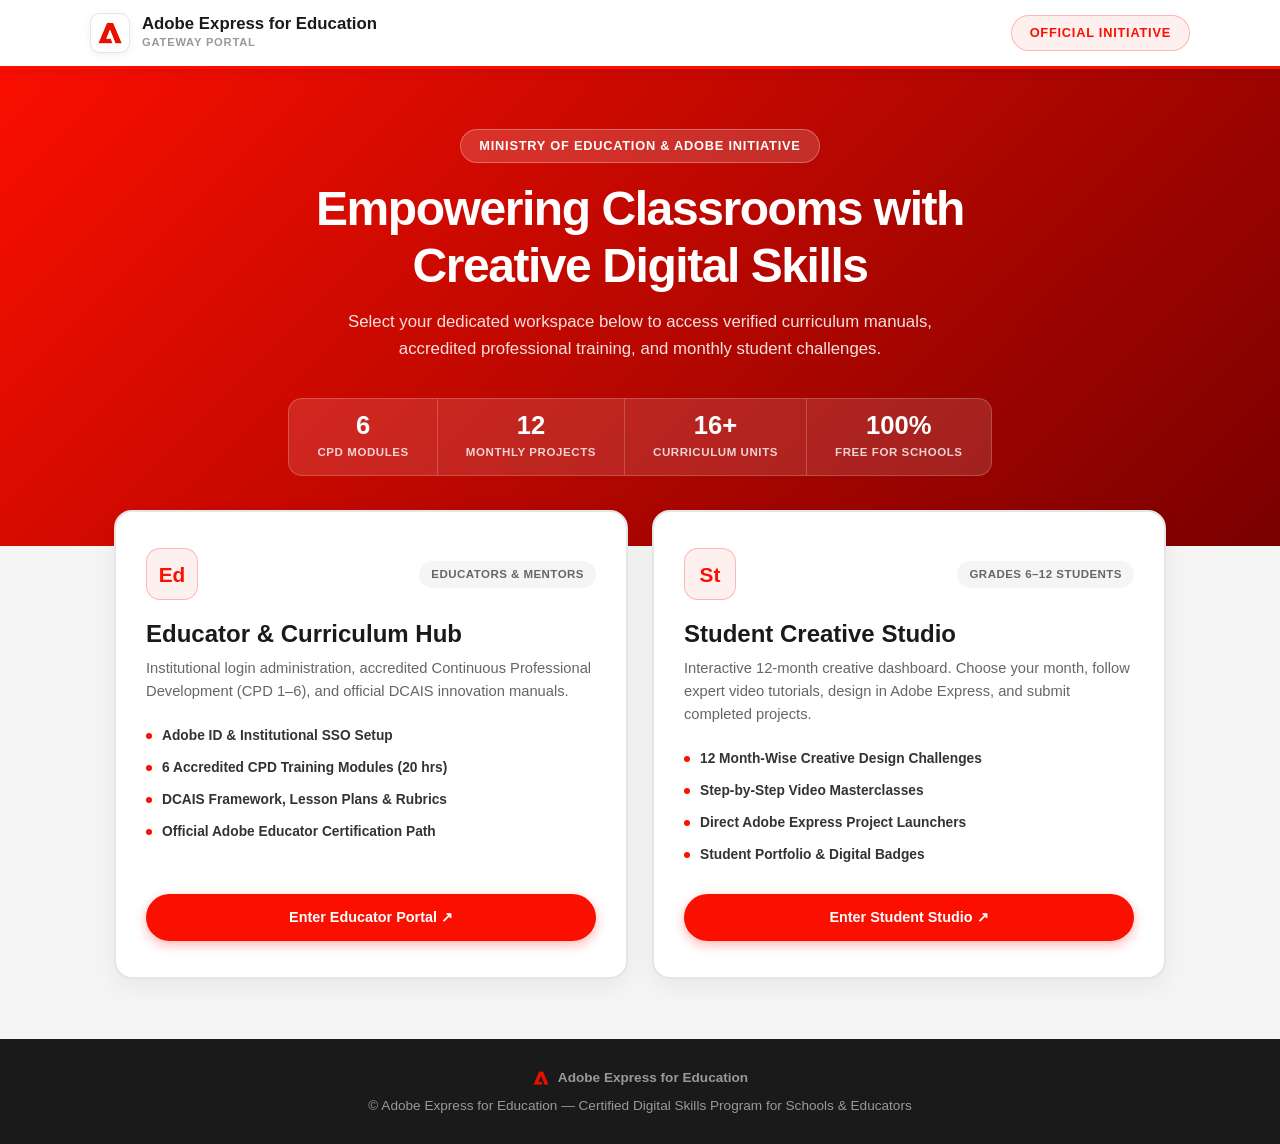
==== index.html @ a2b7e1ad "feat(student): update monthly submission links and add DCAIS mid-term regional exam section" ====
<!DOCTYPE html>
<html lang="en">
<head>
<meta charset="UTF-8">
<meta name="viewport" content="width=device-width, initial-scale=1.0">
<title>Adobe Express for Education &mdash; Gateway Portal</title>
<meta name="description" content="Official Adobe Express for Education Gateway: Educator Hub and Student Creative Studio.">
<style>
*,*::before,*::after{box-sizing:border-box;margin:0;padding:0}
body{font-family:-apple-system,BlinkMacSystemFont,'Segoe UI',Roboto,Arial,sans-serif;background:#F5F5F5;color:#1A1A1A;line-height:1.6;min-height:100vh;display:flex;flex-direction:column}

/* HEADER */
.hdr{background:#FFF;border-bottom:3px solid #FA0F00;padding:0 24px;position:sticky;top:0;z-index:100;box-shadow:0 2px 12px rgba(0,0,0,.08)}
.hdr-in{max-width:1100px;margin:0 auto;display:flex;align-items:center;justify-content:space-between;height:66px}
.brand{display:flex;align-items:center;gap:12px;text-decoration:none;color:inherit}
.brand-ico{width:40px;height:40px;border-radius:10px;background:#FFF;border:1.5px solid #E5E5E5;display:flex;align-items:center;justify-content:center;flex-shrink:0;box-shadow:0 2px 8px rgba(0,0,0,.06);transition:all .18s ease}
.brand:hover .brand-ico{border-color:#FA0F00;transform:scale(1.05)}
.brand-name{font-size:1.05rem;font-weight:800;color:#1A1A1A;line-height:1.2}
.brand-sub{font-size:.7rem;font-weight:600;color:#999;text-transform:uppercase;letter-spacing:.07em}
.hdr-pill{background:#FFF0F0;color:#FA0F00;border:1.5px solid rgba(250,15,0,.25);padding:7px 18px;border-radius:9999px;font-size:.8rem;font-weight:800;text-transform:uppercase;letter-spacing:.06em}

/* HERO */
.hero{background:linear-gradient(135deg,#FA0F00 0%,#7A0000 100%);color:#FFF;padding:60px 24px 70px;text-align:center}
.hero-in{max-width:820px;margin:0 auto}
.hero-badge{display:inline-block;background:rgba(255,255,255,.16);border:1px solid rgba(255,255,255,.28);color:#FFF;padding:6px 18px;border-radius:9999px;font-size:.8rem;font-weight:800;text-transform:uppercase;letter-spacing:.06em;margin-bottom:18px}
.hero h1{font-size:clamp(2rem,4.5vw,3rem);font-weight:900;letter-spacing:-.03em;line-height:1.18;margin-bottom:14px}
.hero p{font-size:1.05rem;color:rgba(255,255,255,.88);max-width:640px;margin:0 auto 36px;line-height:1.6}

.hero-stats{display:flex;justify-content:center;flex-wrap:wrap;background:rgba(255,255,255,.12);border:1px solid rgba(255,255,255,.2);border-radius:14px;width:fit-content;margin:0 auto}
.hstat{padding:14px 28px;text-align:center;border-right:1px solid rgba(255,255,255,.2)}
.hstat:last-child{border-right:none}
.hstat-n{display:block;font-size:1.6rem;font-weight:900;line-height:1}
.hstat-l{display:block;font-size:.72rem;font-weight:700;opacity:.8;text-transform:uppercase;letter-spacing:.05em;margin-top:4px}

/* MAIN PORTAL SELECTOR */
.main{max-width:1100px;margin:-36px auto 60px;padding:0 24px;width:100%;flex:1}
.portal-grid{display:grid;grid-template-columns:repeat(auto-fit,minmax(320px,1fr));gap:24px}

.portal-card{background:#FFF;border:2px solid #E5E5E5;border-radius:18px;padding:36px 30px;display:flex;flex-direction:column;justify-content:space-between;text-decoration:none;color:inherit;transition:all .25s ease;box-shadow:0 8px 24px rgba(0,0,0,.06);position:relative;overflow:hidden}
.portal-card::before{content:'';position:absolute;top:0;left:0;right:0;height:5px;background:#FA0F00;transform:scaleX(0);transition:transform .25s ease;transform-origin:left}
.portal-card:hover{border-color:#FA0F00;transform:translateY(-5px);box-shadow:0 16px 36px rgba(250,15,0,.14)}
.portal-card:hover::before{transform:scaleX(1)}

.pc-top{display:flex;align-items:center;justify-content:space-between;margin-bottom:20px}
.pc-ico{width:52px;height:52px;border-radius:14px;background:#FFF0F0;border:1.5px solid rgba(250,15,0,.25);color:#FA0F00;display:flex;align-items:center;justify-content:center;font-size:1.3rem;font-weight:900}
.pc-tag{background:#F5F5F5;color:#666;font-size:.72rem;font-weight:800;padding:4px 12px;border-radius:9999px;text-transform:uppercase;letter-spacing:.04em}

.portal-card h2{font-size:1.5rem;font-weight:900;color:#1A1A1A;margin-bottom:8px;line-height:1.2}
.portal-card p{font-size:.92rem;color:#666;line-height:1.55;margin-bottom:22px}

.pc-features{list-style:none;display:flex;flex-direction:column;gap:10px;margin-bottom:28px}
.pc-features li{display:flex;align-items:center;gap:10px;font-size:.86rem;font-weight:700;color:#333}
.pc-bullet{width:6px;height:6px;border-radius:50%;background:#FA0F00;flex-shrink:0}

.pc-btn{display:flex;align-items:center;justify-content:center;gap:8px;background:#FA0F00;color:#FFF;padding:12px 24px;border-radius:9999px;font-size:.9rem;font-weight:800;text-decoration:none;transition:all .18s;box-shadow:0 4px 12px rgba(250,15,0,.3)}
.portal-card:hover .pc-btn{background:#D00C00}

/* FOOTER */
footer{background:#1A1A1A;padding:28px 24px;text-align:center;color:#999;font-size:.85rem;margin-top:auto}

@media(max-width:768px){
  .hero{padding:40px 18px 50px}
  .hero h1{font-size:1.8rem}
  .hero-stats{width:100%}
  .hstat{flex:1;border-right:none;border-bottom:1px solid rgba(255,255,255,.15);padding:10px 16px}
  .hstat:last-child{border-bottom:none}
  .main{margin-top:-20px;padding:0 16px}
  .portal-card{padding:26px 20px}
}
</style>
<link rel="icon" type="image/png" href="[data-uri]">
</head>
<body>

<header class="hdr">
  <div class="hdr-in">
    <div class="brand">
      <div class="brand-ico" aria-label="Adobe"><img src="[data-uri]" alt="Adobe" width="28" height="28" style="object-fit:contain;display:block;"></div>
      <div>
        <div class="brand-name">Adobe Express for Education</div>
        <div class="brand-sub">Gateway Portal</div>
      </div>
    </div>
    <div class="hdr-pill">Official Initiative</div>
  </div>
</header>

<div class="hero">
  <div class="hero-in">
    <div class="hero-badge">Ministry of Education &amp; Adobe Initiative</div>
    <h1>Empowering Classrooms with Creative Digital Skills</h1>
    <p>Select your dedicated workspace below to access verified curriculum manuals, accredited professional training, and monthly student challenges.</p>
    <div class="hero-stats">
      <div class="hstat"><span class="hstat-n">6</span><span class="hstat-l">CPD Modules</span></div>
      <div class="hstat"><span class="hstat-n">12</span><span class="hstat-l">Monthly Projects</span></div>
      <div class="hstat"><span class="hstat-n">16+</span><span class="hstat-l">Curriculum Units</span></div>
      <div class="hstat"><span class="hstat-n">100%</span><span class="hstat-l">Free for Schools</span></div>
    </div>
  </div>
</div>

<main class="main">
  <div class="portal-grid">

    <!-- TEACHER PORTAL CARD -->
    <a href="teacher/" class="portal-card">
      <div>
        <div class="pc-top">
          <div class="pc-ico">Ed</div>
          <span class="pc-tag">Educators &amp; Mentors</span>
        </div>
        <h2>Educator &amp; Curriculum Hub</h2>
        <p>Institutional login administration, accredited Continuous Professional Development (CPD 1&ndash;6), and official DCAIS innovation manuals.</p>
        <ul class="pc-features">
          <li><span class="pc-bullet"></span>Adobe ID &amp; Institutional SSO Setup</li>
          <li><span class="pc-bullet"></span>6 Accredited CPD Training Modules (20 hrs)</li>
          <li><span class="pc-bullet"></span>DCAIS Framework, Lesson Plans &amp; Rubrics</li>
          <li><span class="pc-bullet"></span>Official Adobe Educator Certification Path</li>
        </ul>
      </div>
      <div class="pc-btn">Enter Educator Portal &#8599;</div>
    </a>

    <!-- STUDENT PORTAL CARD -->
    <a href="student/" class="portal-card">
      <div>
        <div class="pc-top">
          <div class="pc-ico">St</div>
          <span class="pc-tag">Grades 6&ndash;12 Students</span>
        </div>
        <h2>Student Creative Studio</h2>
        <p>Interactive 12-month creative dashboard. Choose your month, follow expert video tutorials, design in Adobe Express, and submit completed projects.</p>
        <ul class="pc-features">
          <li><span class="pc-bullet"></span>12 Month-Wise Creative Design Challenges</li>
          <li><span class="pc-bullet"></span>Step-by-Step Video Masterclasses</li>
          <li><span class="pc-bullet"></span>Direct Adobe Express Project Launchers</li>
          <li><span class="pc-bullet"></span>Student Portfolio &amp; Digital Badges</li>
        </ul>
      </div>
      <div class="pc-btn">Enter Student Studio &#8599;</div>
    </a>

  </div>
</main>

<footer>
  <div style="display:flex;align-items:center;justify-content:center;gap:8px;margin-bottom:6px;"><img src="[data-uri]" alt="Adobe" width="18" height="18" style="vertical-align:middle;display:inline-block;"> <strong>Adobe Express for Education</strong></div>
  <p>&copy; Adobe Express for Education &mdash; Certified Digital Skills Program for Schools &amp; Educators</p>
</footer>

</body>
</html>
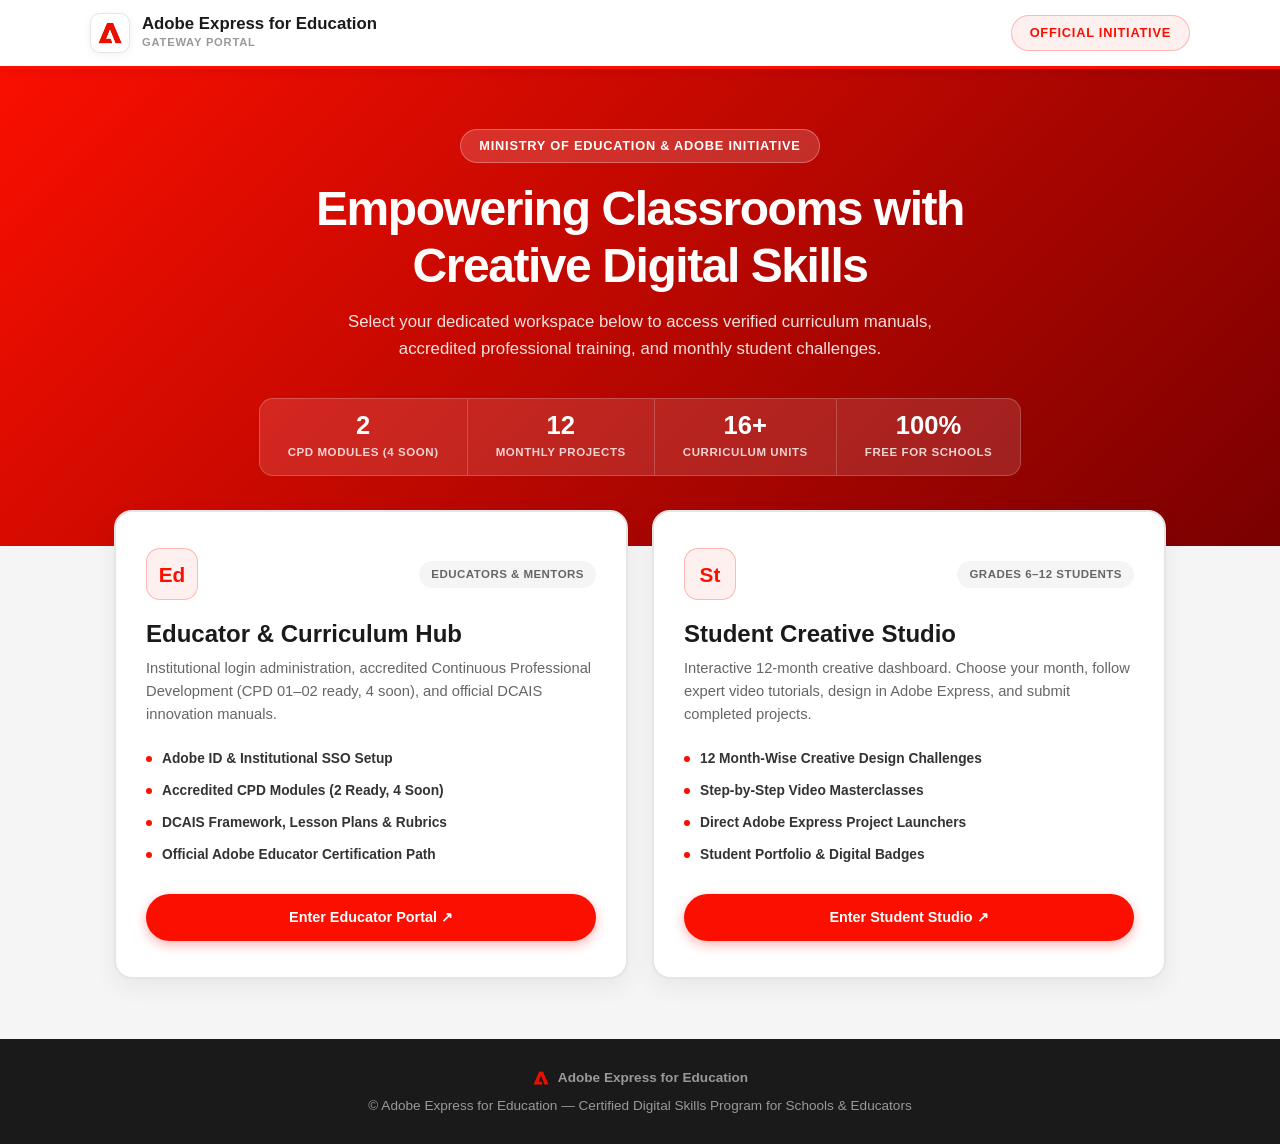
==== commit f9127de3: "feat(cpd): set 2 active CPD modules with 4 pending placeholder card and sync portal stats" ====
--- a/index.html
+++ b/index.html
@@ -91,7 +91,7 @@
     <h1>Empowering Classrooms with Creative Digital Skills</h1>
     <p>Select your dedicated workspace below to access verified curriculum manuals, accredited professional training, and monthly student challenges.</p>
     <div class="hero-stats">
-      <div class="hstat"><span class="hstat-n">6</span><span class="hstat-l">CPD Modules</span></div>
+      <div class="hstat"><span class="hstat-n">2</span><span class="hstat-l">CPD Modules (4 Soon)</span></div>
       <div class="hstat"><span class="hstat-n">12</span><span class="hstat-l">Monthly Projects</span></div>
       <div class="hstat"><span class="hstat-n">16+</span><span class="hstat-l">Curriculum Units</span></div>
       <div class="hstat"><span class="hstat-n">100%</span><span class="hstat-l">Free for Schools</span></div>
@@ -110,10 +110,10 @@
           <span class="pc-tag">Educators &amp; Mentors</span>
         </div>
         <h2>Educator &amp; Curriculum Hub</h2>
-        <p>Institutional login administration, accredited Continuous Professional Development (CPD 1&ndash;6), and official DCAIS innovation manuals.</p>
+        <p>Institutional login administration, accredited Continuous Professional Development (CPD 01&ndash;02 ready, 4 soon), and official DCAIS innovation manuals.</p>
         <ul class="pc-features">
           <li><span class="pc-bullet"></span>Adobe ID &amp; Institutional SSO Setup</li>
-          <li><span class="pc-bullet"></span>6 Accredited CPD Training Modules (20 hrs)</li>
+          <li><span class="pc-bullet"></span>Accredited CPD Modules (2 Ready, 4 Soon)</li>
           <li><span class="pc-bullet"></span>DCAIS Framework, Lesson Plans &amp; Rubrics</li>
           <li><span class="pc-bullet"></span>Official Adobe Educator Certification Path</li>
         </ul>
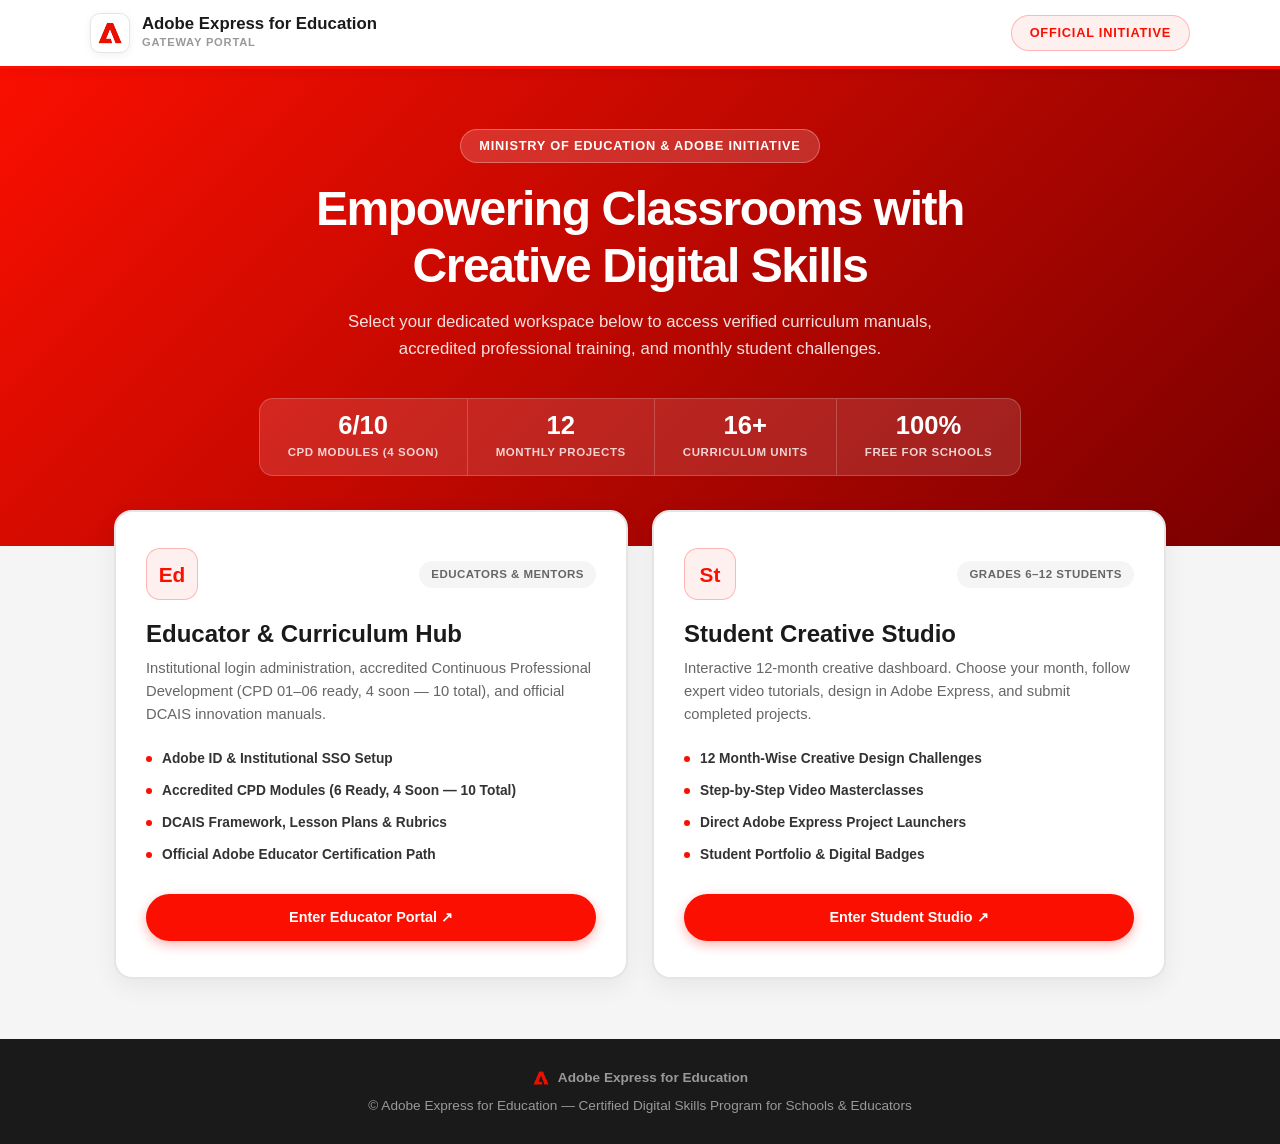
==== commit 7fdbec68: "feat(cpd): keep all 6 active CPD modules with 4 pending placeholder (10 modules total)" ====
--- a/index.html
+++ b/index.html
@@ -91,7 +91,7 @@
     <h1>Empowering Classrooms with Creative Digital Skills</h1>
     <p>Select your dedicated workspace below to access verified curriculum manuals, accredited professional training, and monthly student challenges.</p>
     <div class="hero-stats">
-      <div class="hstat"><span class="hstat-n">2</span><span class="hstat-l">CPD Modules (4 Soon)</span></div>
+      <div class="hstat"><span class="hstat-n">6/10</span><span class="hstat-l">CPD Modules (4 Soon)</span></div>
       <div class="hstat"><span class="hstat-n">12</span><span class="hstat-l">Monthly Projects</span></div>
       <div class="hstat"><span class="hstat-n">16+</span><span class="hstat-l">Curriculum Units</span></div>
       <div class="hstat"><span class="hstat-n">100%</span><span class="hstat-l">Free for Schools</span></div>
@@ -110,10 +110,10 @@
           <span class="pc-tag">Educators &amp; Mentors</span>
         </div>
         <h2>Educator &amp; Curriculum Hub</h2>
-        <p>Institutional login administration, accredited Continuous Professional Development (CPD 01&ndash;02 ready, 4 soon), and official DCAIS innovation manuals.</p>
+        <p>Institutional login administration, accredited Continuous Professional Development (CPD 01&ndash;06 ready, 4 soon &mdash; 10 total), and official DCAIS innovation manuals.</p>
         <ul class="pc-features">
           <li><span class="pc-bullet"></span>Adobe ID &amp; Institutional SSO Setup</li>
-          <li><span class="pc-bullet"></span>Accredited CPD Modules (2 Ready, 4 Soon)</li>
+          <li><span class="pc-bullet"></span>Accredited CPD Modules (6 Ready, 4 Soon &mdash; 10 Total)</li>
           <li><span class="pc-bullet"></span>DCAIS Framework, Lesson Plans &amp; Rubrics</li>
           <li><span class="pc-bullet"></span>Official Adobe Educator Certification Path</li>
         </ul>
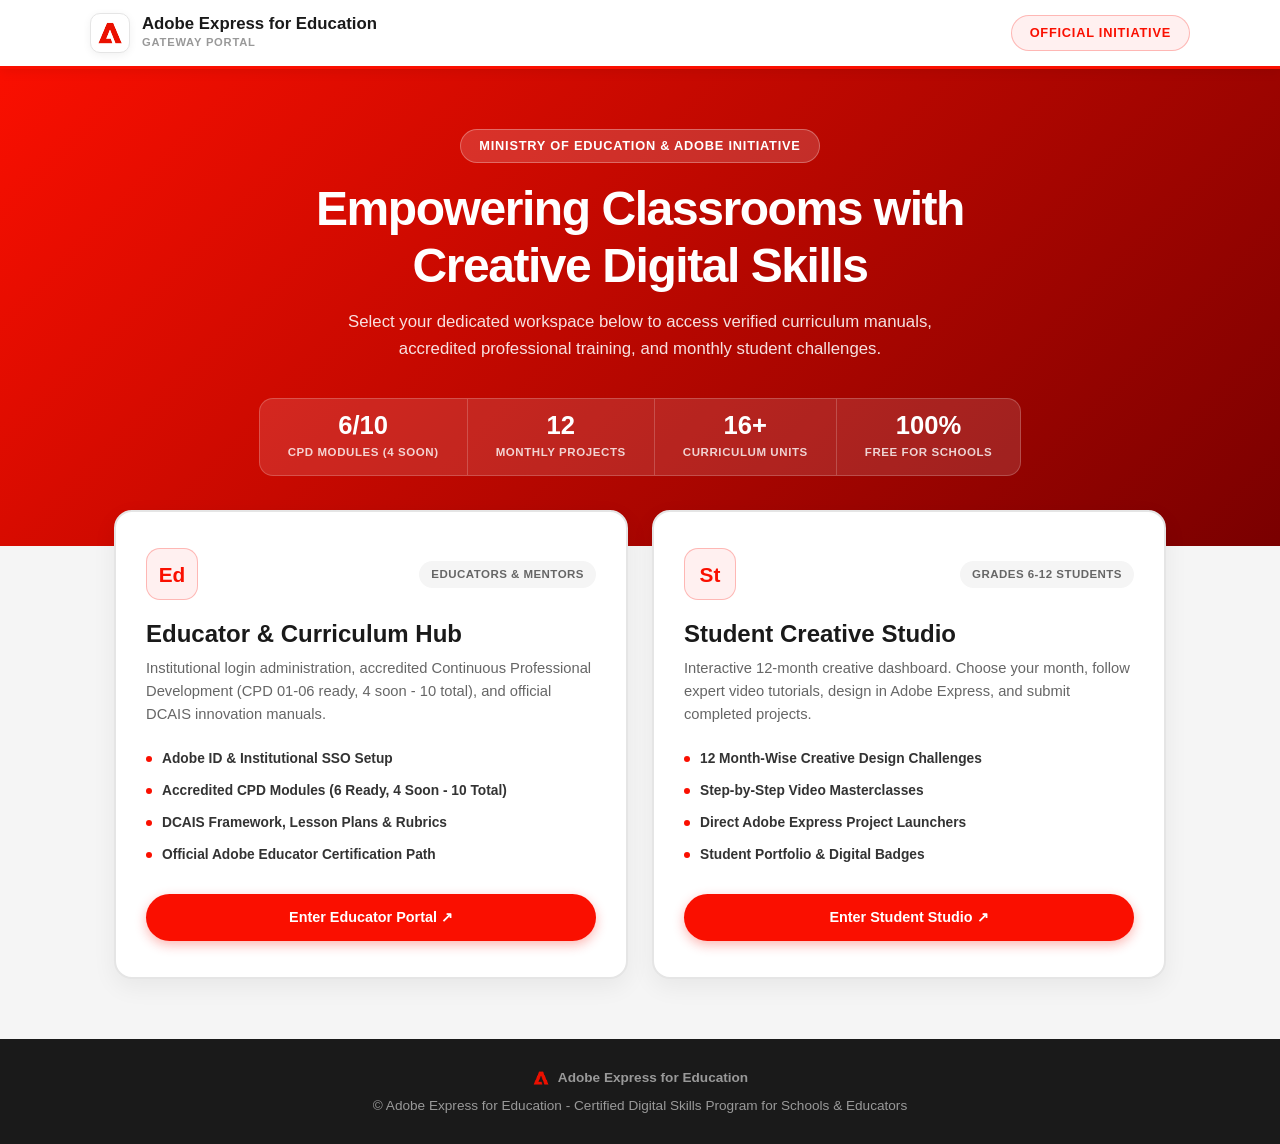
==== commit 4daa7ca1: "style(typography): replace all em-dashes and en-dashes with standard dashes across all portals" ====
--- a/index.html
+++ b/index.html
@@ -3,7 +3,7 @@
 <head>
 <meta charset="UTF-8">
 <meta name="viewport" content="width=device-width, initial-scale=1.0">
-<title>Adobe Express for Education &mdash; Gateway Portal</title>
+<title>Adobe Express for Education - Gateway Portal</title>
 <meta name="description" content="Official Adobe Express for Education Gateway: Educator Hub and Student Creative Studio.">
 <style>
 *,*::before,*::after{box-sizing:border-box;margin:0;padding:0}
@@ -110,10 +110,10 @@
           <span class="pc-tag">Educators &amp; Mentors</span>
         </div>
         <h2>Educator &amp; Curriculum Hub</h2>
-        <p>Institutional login administration, accredited Continuous Professional Development (CPD 01&ndash;06 ready, 4 soon &mdash; 10 total), and official DCAIS innovation manuals.</p>
+        <p>Institutional login administration, accredited Continuous Professional Development (CPD 01-06 ready, 4 soon - 10 total), and official DCAIS innovation manuals.</p>
         <ul class="pc-features">
           <li><span class="pc-bullet"></span>Adobe ID &amp; Institutional SSO Setup</li>
-          <li><span class="pc-bullet"></span>Accredited CPD Modules (6 Ready, 4 Soon &mdash; 10 Total)</li>
+          <li><span class="pc-bullet"></span>Accredited CPD Modules (6 Ready, 4 Soon - 10 Total)</li>
           <li><span class="pc-bullet"></span>DCAIS Framework, Lesson Plans &amp; Rubrics</li>
           <li><span class="pc-bullet"></span>Official Adobe Educator Certification Path</li>
         </ul>
@@ -126,7 +126,7 @@
       <div>
         <div class="pc-top">
           <div class="pc-ico">St</div>
-          <span class="pc-tag">Grades 6&ndash;12 Students</span>
+          <span class="pc-tag">Grades 6-12 Students</span>
         </div>
         <h2>Student Creative Studio</h2>
         <p>Interactive 12-month creative dashboard. Choose your month, follow expert video tutorials, design in Adobe Express, and submit completed projects.</p>
@@ -145,7 +145,7 @@
 
 <footer>
   <div style="display:flex;align-items:center;justify-content:center;gap:8px;margin-bottom:6px;"><img src="[data-uri]" alt="Adobe" width="18" height="18" style="vertical-align:middle;display:inline-block;"> <strong>Adobe Express for Education</strong></div>
-  <p>&copy; Adobe Express for Education &mdash; Certified Digital Skills Program for Schools &amp; Educators</p>
+  <p>&copy; Adobe Express for Education - Certified Digital Skills Program for Schools &amp; Educators</p>
 </footer>
 
 </body>
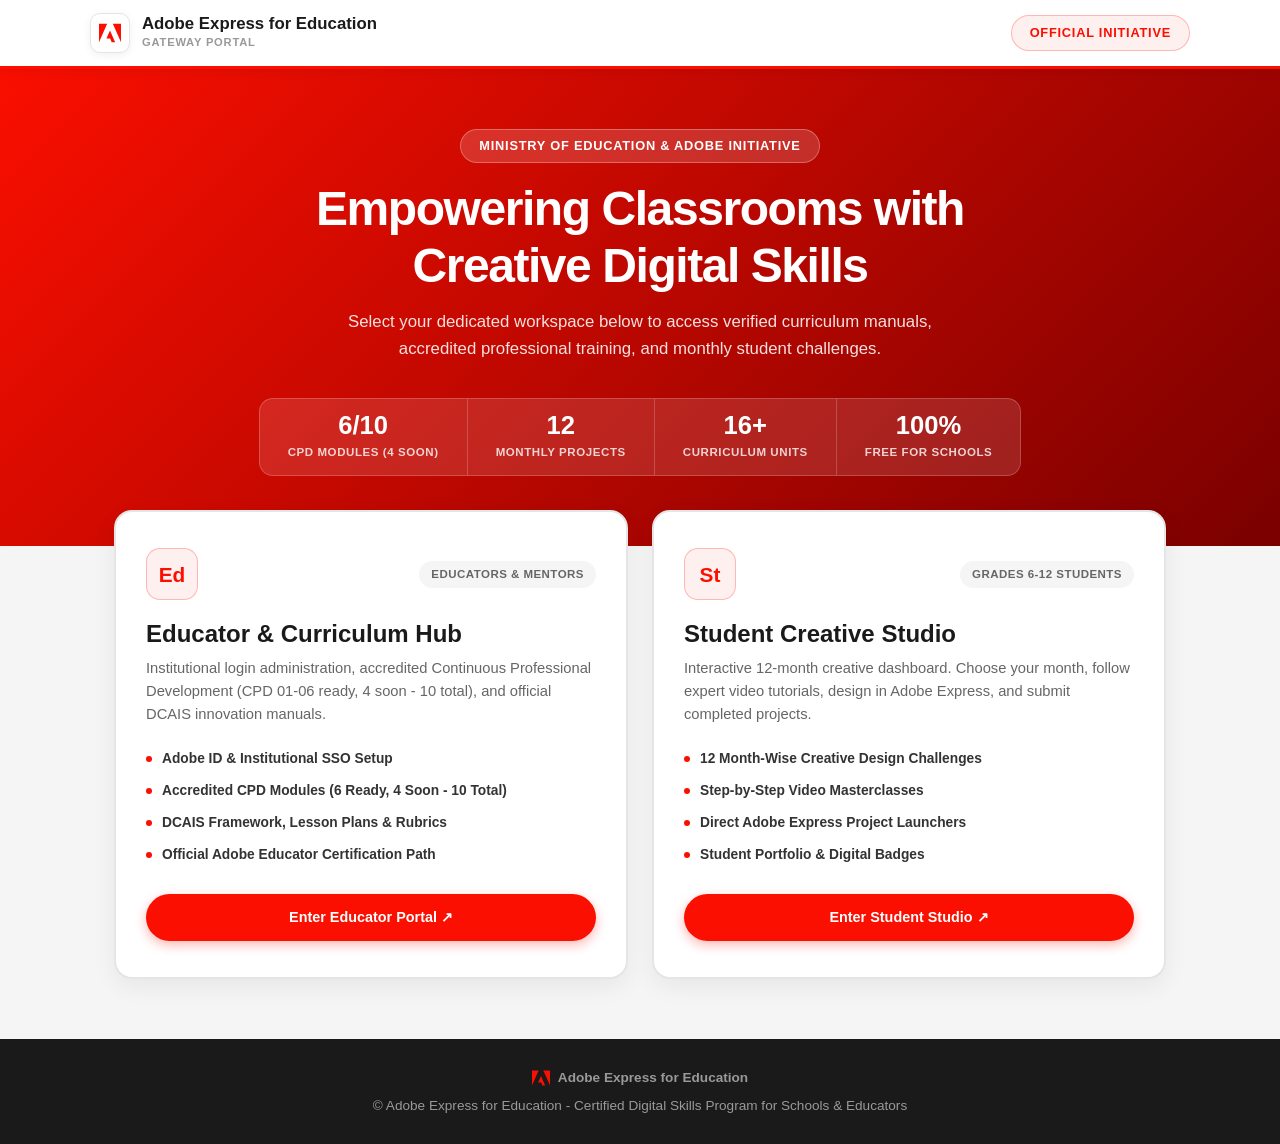
==== commit dd552a21: "Update brand logo to crisp vector Adobe SVG in white tile" ====
--- a/index.html
+++ b/index.html
@@ -14,7 +14,7 @@
 .hdr-in{max-width:1100px;margin:0 auto;display:flex;align-items:center;justify-content:space-between;height:66px}
 .brand{display:flex;align-items:center;gap:12px;text-decoration:none;color:inherit}
 .brand-ico{width:40px;height:40px;border-radius:10px;background:#FFF;border:1.5px solid #E5E5E5;display:flex;align-items:center;justify-content:center;flex-shrink:0;box-shadow:0 2px 8px rgba(0,0,0,.06);transition:all .18s ease}
-.brand:hover .brand-ico{border-color:#FA0F00;transform:scale(1.05)}
+.brand:hover .brand-ico{border-color:#FA0F00;transform:scale(1.05);box-shadow:0 4px 12px rgba(250,15,0,.15)}
 .brand-name{font-size:1.05rem;font-weight:800;color:#1A1A1A;line-height:1.2}
 .brand-sub{font-size:.7rem;font-weight:600;color:#999;text-transform:uppercase;letter-spacing:.07em}
 .hdr-pill{background:#FFF0F0;color:#FA0F00;border:1.5px solid rgba(250,15,0,.25);padding:7px 18px;border-radius:9999px;font-size:.8rem;font-weight:800;text-transform:uppercase;letter-spacing:.06em}
@@ -68,14 +68,18 @@
   .portal-card{padding:26px 20px}
 }
 </style>
-<link rel="icon" type="image/png" href="[data-uri]">
+<link rel="icon" href="data:image/svg+xml,<svg xmlns='http://www.w3.org/2000/svg' viewBox='0 0 100 100'><rect width='100' height='100' rx='20' fill='%23FA0F00'/><text y='.9em' font-size='72' x='15' fill='white' font-weight='900'>A</text></svg>">
 </head>
 <body>
 
 <header class="hdr">
   <div class="hdr-in">
     <div class="brand">
-      <div class="brand-ico" aria-label="Adobe"><img src="[data-uri]" alt="Adobe" width="28" height="28" style="object-fit:contain;display:block;"></div>
+      <div class="brand-ico" aria-label="Adobe">
+        <svg role="img" viewBox="0 0 24 24" xmlns="http://www.w3.org/2000/svg" width="22" height="22" fill="#FA0F00" aria-hidden="true" style="display:block;">
+          <path d="M15.1 2H24v20L15.1 2zM8.9 2H0v20L8.9 2zM12 9.4L17.6 22h-3.8l-1.6-4H8.1L12 9.4z"/>
+        </svg>
+      </div>
       <div>
         <div class="brand-name">Adobe Express for Education</div>
         <div class="brand-sub">Gateway Portal</div>
@@ -144,7 +148,7 @@
 </main>
 
 <footer>
-  <div style="display:flex;align-items:center;justify-content:center;gap:8px;margin-bottom:6px;"><img src="[data-uri]" alt="Adobe" width="18" height="18" style="vertical-align:middle;display:inline-block;"> <strong>Adobe Express for Education</strong></div>
+  <div style="display:flex;align-items:center;justify-content:center;gap:8px;margin-bottom:6px;"><svg role="img" viewBox="0 0 24 24" xmlns="http://www.w3.org/2000/svg" width="18" height="18" fill="#FA0F00" aria-hidden="true" style="vertical-align:middle;display:inline-block;"><path d="M15.1 2H24v20L15.1 2zM8.9 2H0v20L8.9 2zM12 9.4L17.6 22h-3.8l-1.6-4H8.1L12 9.4z"/></svg> <strong>Adobe Express for Education</strong></div>
   <p>&copy; Adobe Express for Education - Certified Digital Skills Program for Schools &amp; Educators</p>
 </footer>
 
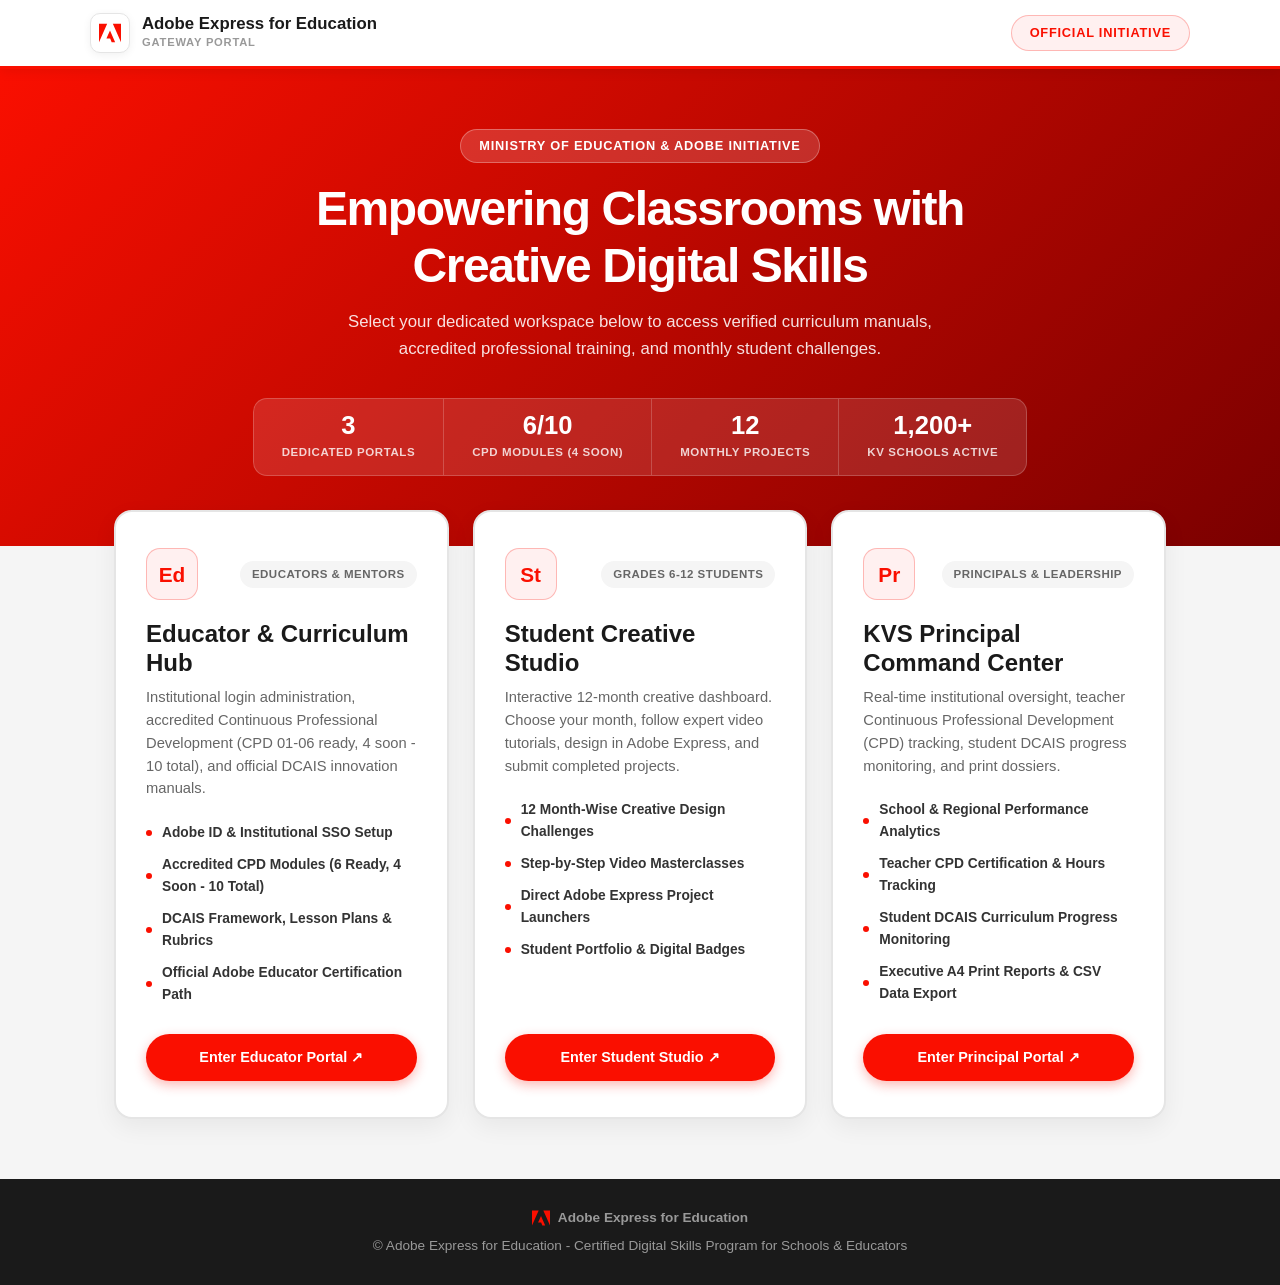
==== commit f70d504a: "feat(principal): integrate KVS Principal Command Center into Adobe-Dashboard under /principal/ and u" ====
--- a/index.html
+++ b/index.html
@@ -95,10 +95,10 @@
     <h1>Empowering Classrooms with Creative Digital Skills</h1>
     <p>Select your dedicated workspace below to access verified curriculum manuals, accredited professional training, and monthly student challenges.</p>
     <div class="hero-stats">
+      <div class="hstat"><span class="hstat-n">3</span><span class="hstat-l">Dedicated Portals</span></div>
       <div class="hstat"><span class="hstat-n">6/10</span><span class="hstat-l">CPD Modules (4 Soon)</span></div>
       <div class="hstat"><span class="hstat-n">12</span><span class="hstat-l">Monthly Projects</span></div>
-      <div class="hstat"><span class="hstat-n">16+</span><span class="hstat-l">Curriculum Units</span></div>
-      <div class="hstat"><span class="hstat-n">100%</span><span class="hstat-l">Free for Schools</span></div>
+      <div class="hstat"><span class="hstat-n">1,200+</span><span class="hstat-l">KV Schools Active</span></div>
     </div>
   </div>
 </div>
@@ -144,6 +144,25 @@
       <div class="pc-btn">Enter Student Studio &#8599;</div>
     </a>
 
+    <!-- PRINCIPAL PORTAL CARD -->
+    <a href="principal/" class="portal-card">
+      <div>
+        <div class="pc-top">
+          <div class="pc-ico">Pr</div>
+          <span class="pc-tag">Principals &amp; Leadership</span>
+        </div>
+        <h2>KVS Principal Command Center</h2>
+        <p>Real-time institutional oversight, teacher Continuous Professional Development (CPD) tracking, student DCAIS progress monitoring, and print dossiers.</p>
+        <ul class="pc-features">
+          <li><span class="pc-bullet"></span>School &amp; Regional Performance Analytics</li>
+          <li><span class="pc-bullet"></span>Teacher CPD Certification &amp; Hours Tracking</li>
+          <li><span class="pc-bullet"></span>Student DCAIS Curriculum Progress Monitoring</li>
+          <li><span class="pc-bullet"></span>Executive A4 Print Reports &amp; CSV Data Export</li>
+        </ul>
+      </div>
+      <div class="pc-btn">Enter Principal Portal &#8599;</div>
+    </a>
+
   </div>
 </main>
 
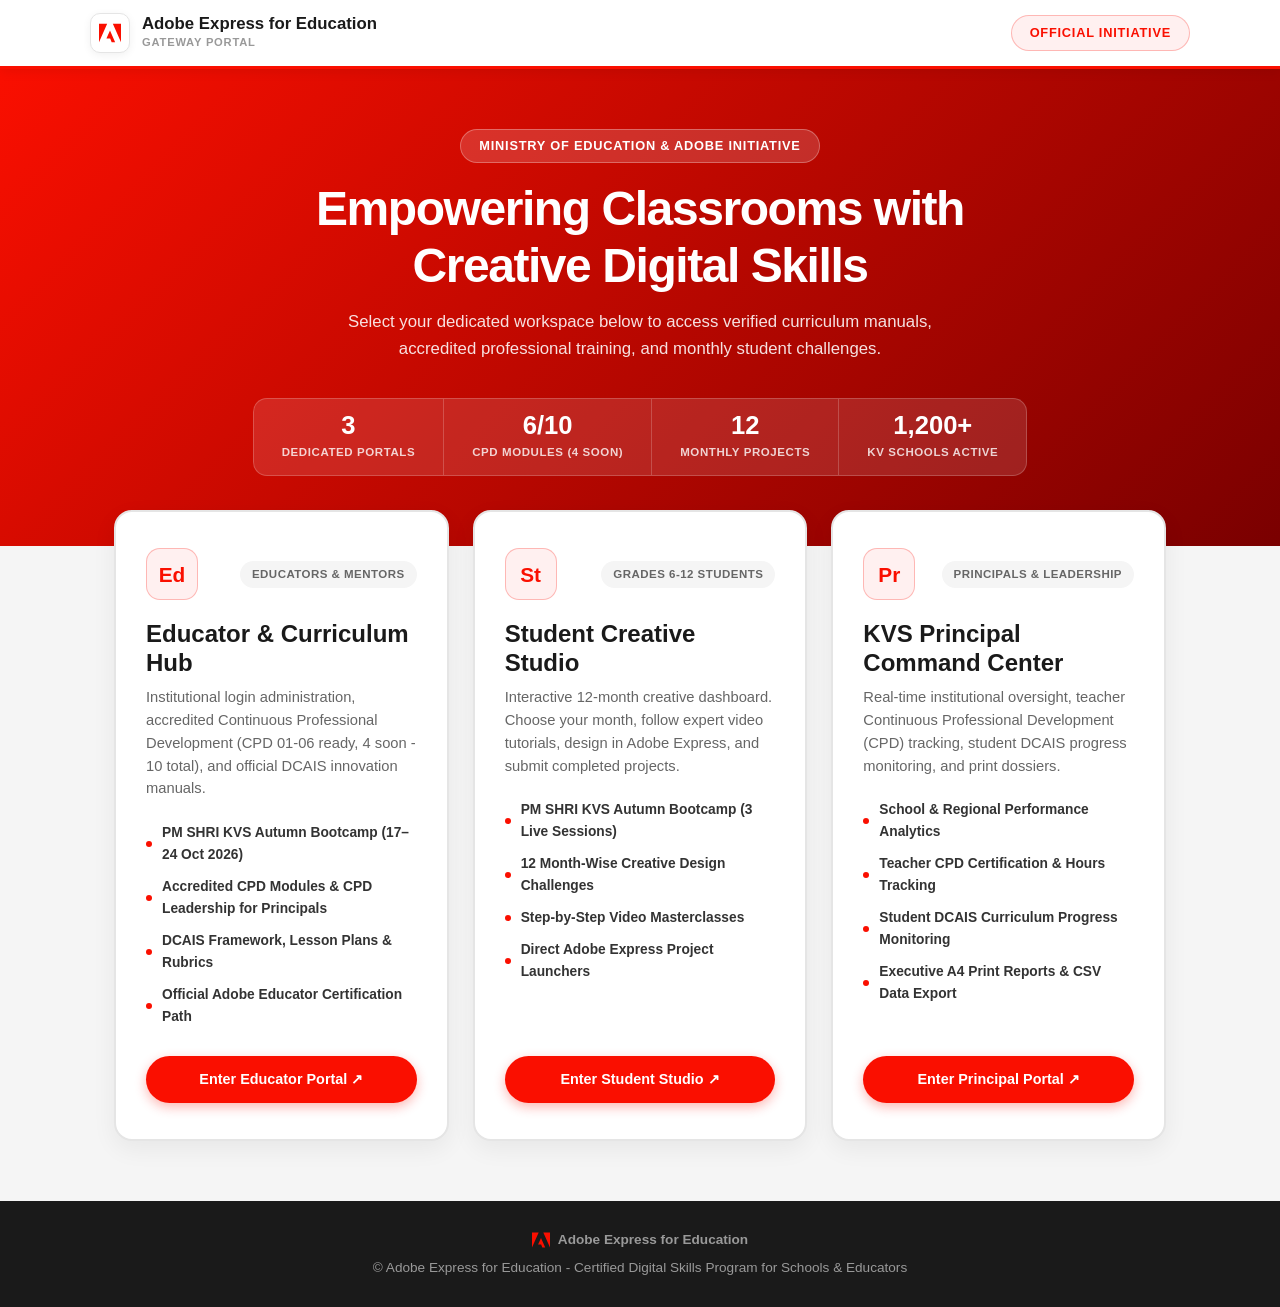
==== commit c3d03af4: "feat: add Autumn Bootcamp tile, CPD Leadership tab, and sync regional principal roster" ====
--- a/index.html
+++ b/index.html
@@ -116,8 +116,8 @@
         <h2>Educator &amp; Curriculum Hub</h2>
         <p>Institutional login administration, accredited Continuous Professional Development (CPD 01-06 ready, 4 soon - 10 total), and official DCAIS innovation manuals.</p>
         <ul class="pc-features">
-          <li><span class="pc-bullet"></span>Adobe ID &amp; Institutional SSO Setup</li>
-          <li><span class="pc-bullet"></span>Accredited CPD Modules (6 Ready, 4 Soon - 10 Total)</li>
+          <li><span class="pc-bullet"></span>PM SHRI KVS Autumn Bootcamp (17–24 Oct 2026)</li>
+          <li><span class="pc-bullet"></span>Accredited CPD Modules &amp; CPD Leadership for Principals</li>
           <li><span class="pc-bullet"></span>DCAIS Framework, Lesson Plans &amp; Rubrics</li>
           <li><span class="pc-bullet"></span>Official Adobe Educator Certification Path</li>
         </ul>
@@ -135,10 +135,10 @@
         <h2>Student Creative Studio</h2>
         <p>Interactive 12-month creative dashboard. Choose your month, follow expert video tutorials, design in Adobe Express, and submit completed projects.</p>
         <ul class="pc-features">
+          <li><span class="pc-bullet"></span>PM SHRI KVS Autumn Bootcamp (3 Live Sessions)</li>
           <li><span class="pc-bullet"></span>12 Month-Wise Creative Design Challenges</li>
           <li><span class="pc-bullet"></span>Step-by-Step Video Masterclasses</li>
           <li><span class="pc-bullet"></span>Direct Adobe Express Project Launchers</li>
-          <li><span class="pc-bullet"></span>Student Portfolio &amp; Digital Badges</li>
         </ul>
       </div>
       <div class="pc-btn">Enter Student Studio &#8599;</div>
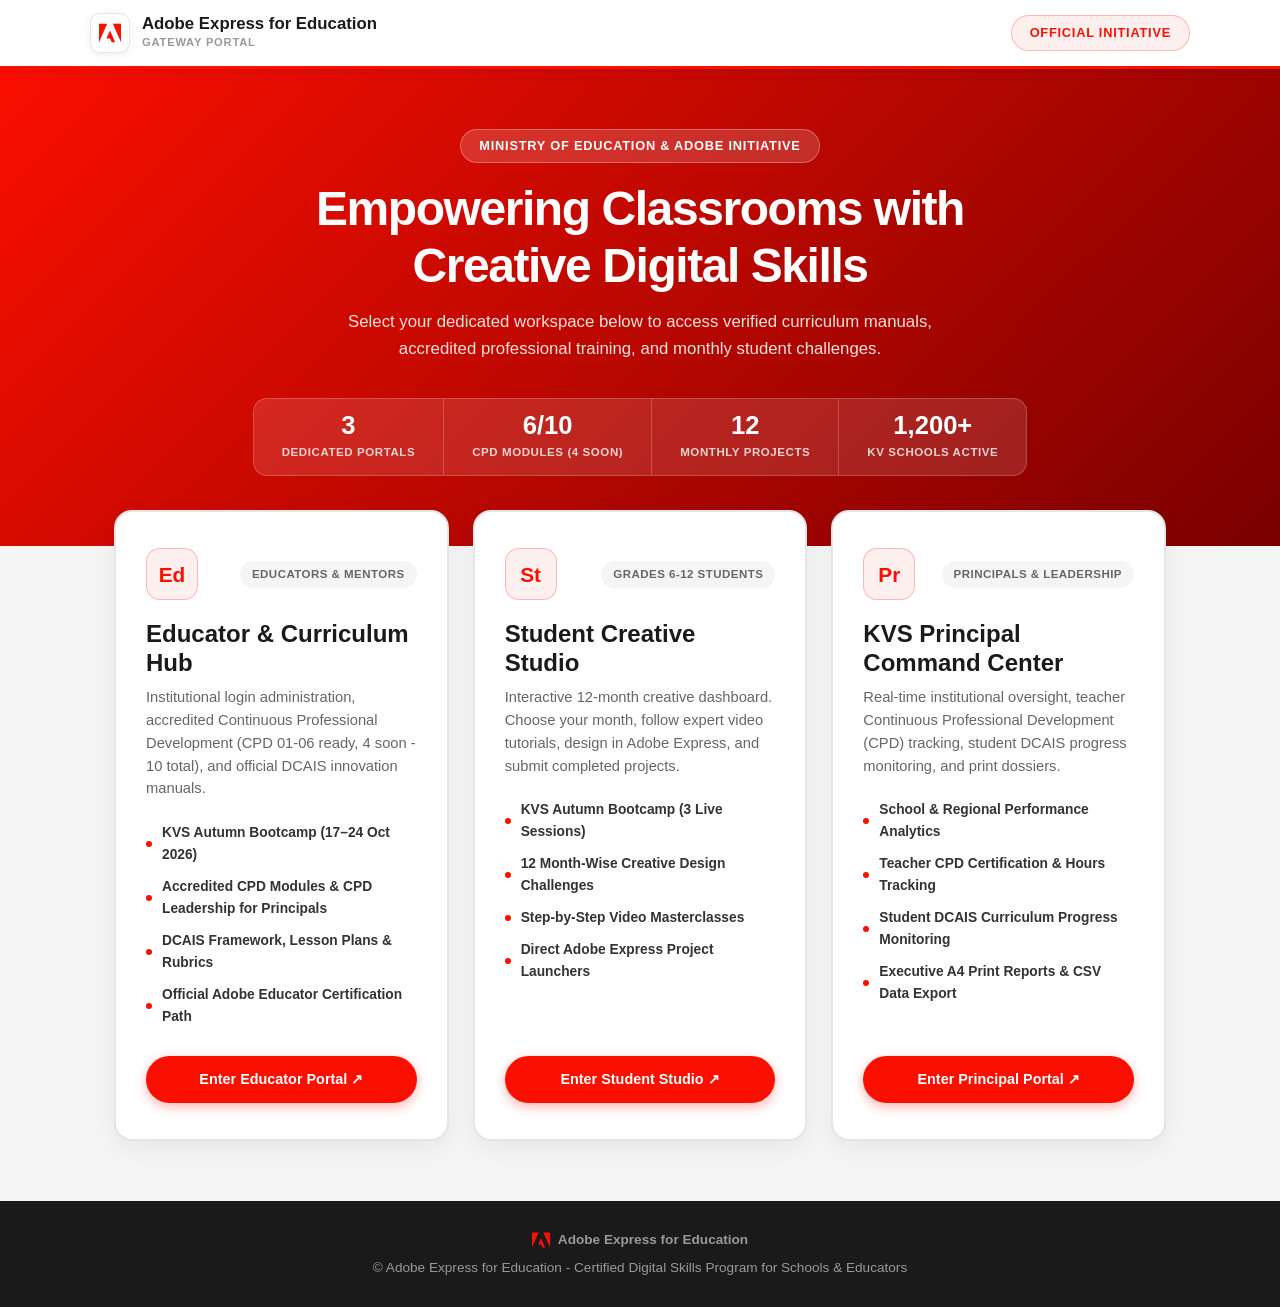
==== commit aed33ff5: "feat: remove PM SHRI words from Autumn Bootcamp across banners, tiles, and portals" ====
--- a/index.html
+++ b/index.html
@@ -116,7 +116,7 @@
         <h2>Educator &amp; Curriculum Hub</h2>
         <p>Institutional login administration, accredited Continuous Professional Development (CPD 01-06 ready, 4 soon - 10 total), and official DCAIS innovation manuals.</p>
         <ul class="pc-features">
-          <li><span class="pc-bullet"></span>PM SHRI KVS Autumn Bootcamp (17–24 Oct 2026)</li>
+          <li><span class="pc-bullet"></span>KVS Autumn Bootcamp (17–24 Oct 2026)</li>
           <li><span class="pc-bullet"></span>Accredited CPD Modules &amp; CPD Leadership for Principals</li>
           <li><span class="pc-bullet"></span>DCAIS Framework, Lesson Plans &amp; Rubrics</li>
           <li><span class="pc-bullet"></span>Official Adobe Educator Certification Path</li>
@@ -135,7 +135,7 @@
         <h2>Student Creative Studio</h2>
         <p>Interactive 12-month creative dashboard. Choose your month, follow expert video tutorials, design in Adobe Express, and submit completed projects.</p>
         <ul class="pc-features">
-          <li><span class="pc-bullet"></span>PM SHRI KVS Autumn Bootcamp (3 Live Sessions)</li>
+          <li><span class="pc-bullet"></span>KVS Autumn Bootcamp (3 Live Sessions)</li>
           <li><span class="pc-bullet"></span>12 Month-Wise Creative Design Challenges</li>
           <li><span class="pc-bullet"></span>Step-by-Step Video Masterclasses</li>
           <li><span class="pc-bullet"></span>Direct Adobe Express Project Launchers</li>
